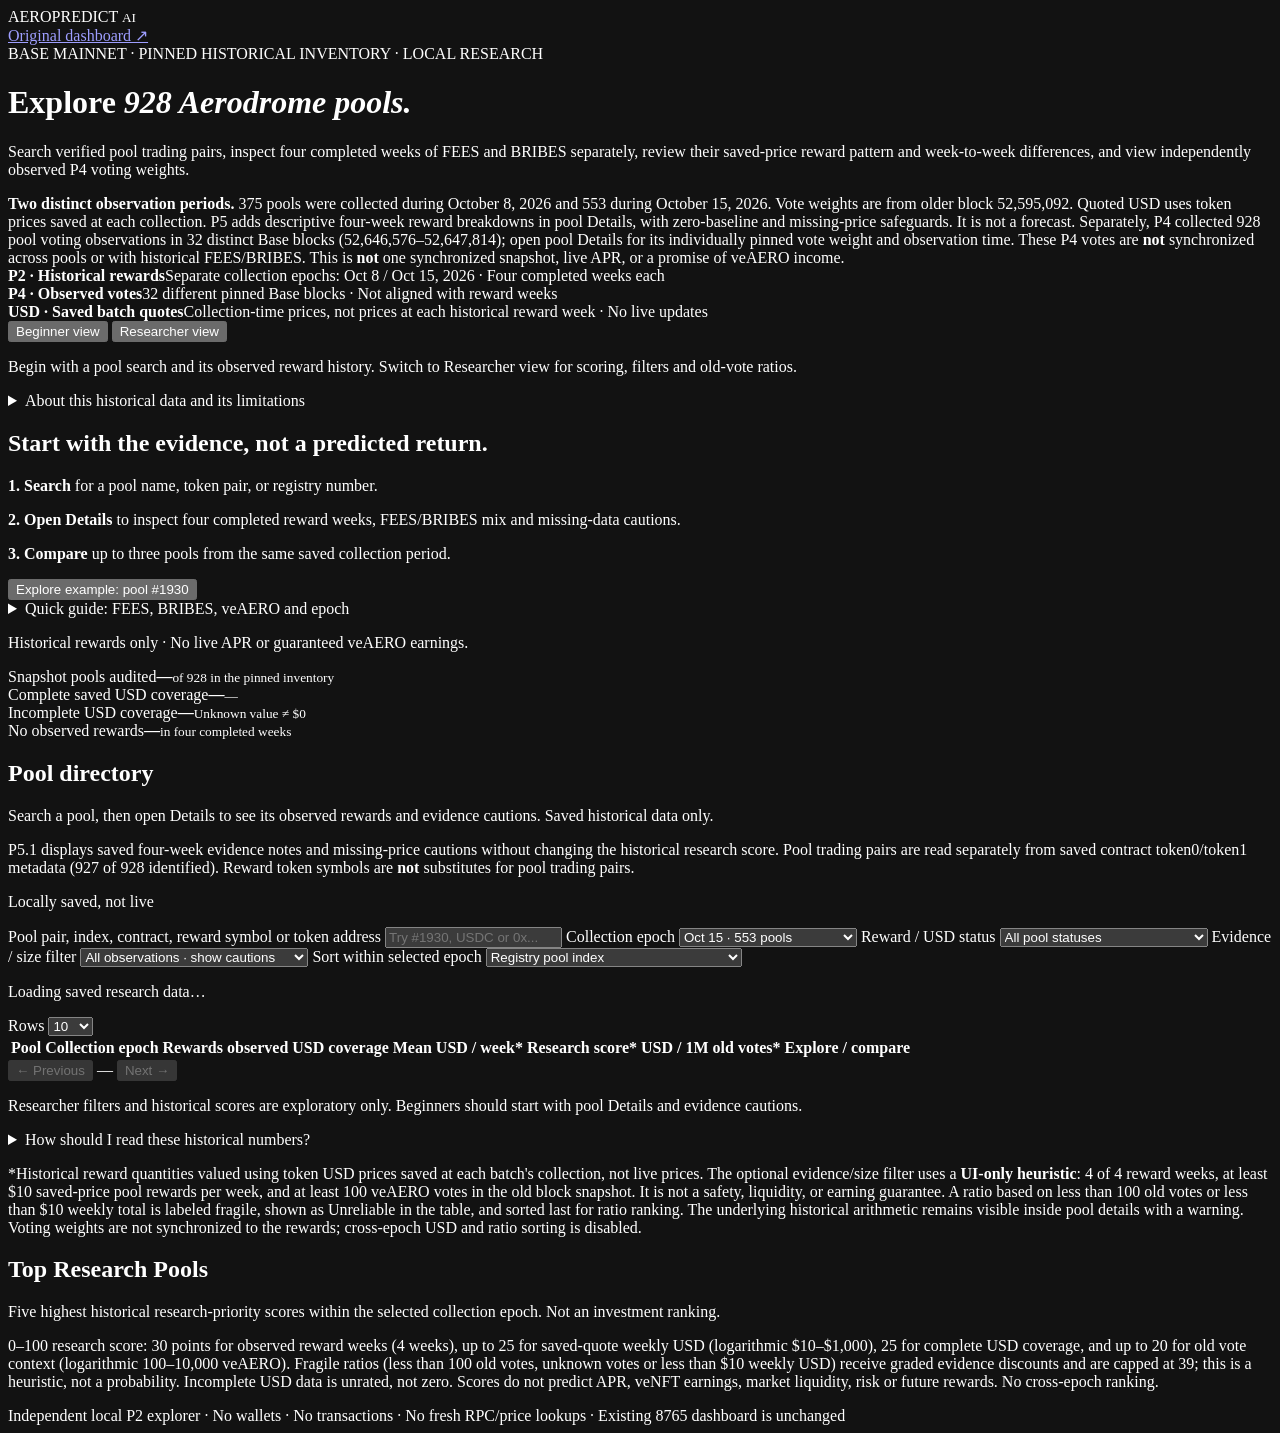
==== research/index.html @ a3ae2ede "P6.2: add concise beginner provenance, glossary and compact mobile-first pool directory" ====
<!doctype html>
<html lang="en">
<head>
  <meta charset="utf-8">
  <meta name="viewport" content="width=device-width,initial-scale=1">
  <meta name="color-scheme" content="dark">
  <title>AeroPredict AI | 928-Pool Research Explorer</title>
  <link rel="stylesheet" href="/research.css">
  <script defer src="/research.js"></script>
</head>
<body>
<main class="wrap" data-view="beginner">
  <header class="brand">
    <div class="mark">AERO<span>PREDICT</span> <small>AI</small></div>
    <nav><a href="http://localhost:8765/" rel="noopener">Original dashboard ↗</a></nav>
  </header>
  <div class="eyebrow">BASE MAINNET · PINNED HISTORICAL INVENTORY · LOCAL RESEARCH</div>
  <h1>Explore <em>928 Aerodrome pools.</em></h1>
  <p class="lead">Search verified pool trading pairs, inspect four completed weeks of FEES and BRIBES separately, review their saved-price reward pattern and week-to-week differences, and view independently observed P4 voting weights.</p>
  <div class="notice" role="note">
    <strong>Two distinct observation periods.</strong>
    375 pools were collected during October 8, 2026 and 553 during October 15, 2026.
    Vote weights are from older block 52,595,092. Quoted USD uses token prices saved at each collection.
    P5 adds descriptive four-week reward breakdowns in pool Details, with zero-baseline and missing-price safeguards. It is not a forecast.
    Separately, P4 collected 928 pool voting observations in 32 distinct Base blocks
    (52,646,576–52,647,814); open pool Details for its individually pinned vote
    weight and observation time. These P4 votes are <strong>not</strong> synchronized
    across pools or with historical FEES/BRIBES.
    This is <strong>not</strong> one synchronized snapshot, live APR, or a promise of veAERO income.
  </div>
  <section class="provenance-strip" aria-label="Data observation periods">
    <div><strong>P2 · Historical rewards</strong><span>Separate collection epochs: Oct 8 / Oct 15, 2026 · Four completed weeks each</span></div>
    <div><strong>P4 · Observed votes</strong><span>32 different pinned Base blocks · Not aligned with reward weeks</span></div>
    <div><strong>USD · Saved batch quotes</strong><span>Collection-time prices, not prices at each historical reward week · No live updates</span></div>
  </section>
  <section class="view-control" aria-label="Explorer mode">
    <div class="mode-switch" role="group" aria-label="Explorer mode">
      <button type="button" id="view-beginner" class="mode-button active" aria-pressed="true">Beginner view</button>
      <button type="button" id="view-researcher" class="mode-button" aria-pressed="false">Researcher view</button>
    </div>
    <p id="view-intro" class="mini" aria-live="polite">Begin with a pool search and its observed reward history. Switch to Researcher view for scoring, filters and old-vote ratios.</p>
  </section>
  <details class="beginner-data-notes">
    <summary>About this historical data and its limitations</summary>
    <p>The 928 Aerodrome pools were collected in two separate groups: 375 on Oct 8 and
    553 on Oct 15, 2026. FEES and BRIBES cover four completed weeks per pool.
    Each batch uses its saved collection-time USD prices, not historical week prices.</p>
    <p>P4 voting power was observed in 32 different Base blocks, not synchronized with
    these reward weeks. Missing USD prices are unknown, not zero. Nothing shown is
    live APR, claimable income or a prediction.</p>
  </details>
  <section class="beginner-guide" aria-label="Getting started">
    <h2>Start with the evidence, not a predicted return.</h2>
    <div class="guide-steps">
      <p><strong>1. Search</strong> for a pool name, token pair, or registry number.</p>
      <p><strong>2. Open Details</strong> to inspect four completed reward weeks, FEES/BRIBES mix and missing-data cautions.</p>
      <p><strong>3. Compare</strong> up to three pools from the same saved collection period.</p>
    </div>
    <button type="button" id="try-example">Explore example: pool #1930</button>
    <details class="beginner-glossary">
      <summary>Quick guide: FEES, BRIBES, veAERO and epoch</summary>
      <p><strong>FEES:</strong> swap fees allocated to the pool in completed weeks.</p>
      <p><strong>BRIBES:</strong> voting incentives offered for a pool, which can change or disappear.</p>
      <p><strong>veAERO:</strong> locked-AERO voting power; old observations do not show personal earnings.</p>
      <p><strong>Epoch:</strong> a weekly Aerodrome reward and voting period.</p>
    </details>
    <p class="mini">Historical rewards only · No live APR or guaranteed veAERO earnings.</p>
  </section>
  <p id="error" class="error" role="alert" hidden></p>
  <section id="research-stats" class="stats" aria-label="Research coverage">
    <article class="stat"><span>Snapshot pools audited</span><b id="stat-pools">—</b><small>of 928 in the pinned inventory</small></article>
    <article class="stat"><span>Complete saved USD coverage</span><b id="stat-priced">—</b><small id="stat-coverage">—</small></article>
    <article class="stat"><span>Incomplete USD coverage</span><b id="stat-missing">—</b><small>Unknown value ≠ $0</small></article>
    <article class="stat"><span>No observed rewards</span><b id="stat-zero">—</b><small>in four completed weeks</small></article>
  </section>
  <section class="panel" id="pool-directory">
    <div class="section-head">
      <div><h2>Pool directory</h2><p class="beginner-directory-intro">Search a pool, then open Details to see its observed rewards and evidence cautions. Saved historical data only.</p><p class="directory-tech-note">P5.1 displays saved four-week evidence notes and missing-price cautions without changing the historical research score. Pool trading pairs are read separately from saved contract token0/token1 metadata (927 of 928 identified). Reward token symbols are <strong>not</strong> substitutes for pool trading pairs.</p></div>
      <p class="mini" id="data-generated">Locally saved, not live</p>
    </div>
    <div class="filters">
      <label class="search-label">Pool pair, index, contract, reward symbol or token address
        <input id="search" type="search" spellcheck="false" placeholder="Try #1930, USDC or 0x..." autocomplete="off">
      </label>
      <label>Collection epoch
        <select id="epoch">
          <option value="2026-10-15T00:00:00+00:00">Oct 15 · 553 pools</option>
          <option value="2026-10-08T00:00:00+00:00">Oct 8 · 375 pools</option>
          <option value="both">Both · inventory order only</option>
        </select>
      </label>
      <label class="research-only">Reward / USD status
        <select id="status">
          <option value="all">All pool statuses</option>
          <option value="positive">Observed rewards (1–4 weeks)</option>
          <option value="zero">No observed rewards (0/4)</option>
          <option value="complete">Complete saved USD quote</option>
          <option value="incomplete">Incomplete USD coverage</option>
        </select>
      </label>
      <label class="research-only">Evidence / size filter
        <select id="evidence">
          <option value="all">All observations · show cautions</option>
          <option value="regular">Rewards observed 4 of 4 weeks</option>
          <option value="context">4/4 + ≥$10/week + ≥100 old votes*</option>
        </select>
      </label>
      <label class="research-only">Sort within selected epoch
        <select id="sort">
          <option value="index">Registry pool index</option>
          <option value="score">Historical research priority · highest first</option>
          <option value="frequency">Most active reward weeks</option>
          <option value="weekly">Pool USD / week (complete only)</option>
          <option value="ratio">Old vote ratio · fragile values last</option>
        </select>
      </label>
    </div>
    <div class="toolbar">
      <p id="count" aria-live="polite">Loading saved research data…</p>
      <div class="pagesize"><label for="page-size">Rows</label>
        <select id="page-size"><option value="10" selected>10</option><option value="25">25</option><option value="50">50</option><option value="100">100</option></select>
      </div>
    </div>
    <div class="table-wrap">
      <table id="pool-table">
        <thead><tr>
          <th scope="col">Pool</th><th scope="col">Collection epoch</th>
          <th scope="col">Rewards observed</th><th scope="col">USD coverage</th>
          <th scope="col" class="right">Mean USD / week*</th>
          <th scope="col" class="right">Research score*</th>
          <th scope="col" class="right">USD / 1M old votes*</th>
          <th scope="col">Explore / compare</th>
        </tr></thead>
        <tbody id="rows"></tbody>
      </table>
    </div>
    <div class="pager">
      <button id="prev" type="button" disabled>← Previous</button>
      <span id="page-count" aria-live="polite">—</span>
      <button id="next" type="button" disabled>Next →</button>
    </div>
    <p class="mini research-only">Researcher filters and historical scores are exploratory only. Beginners should start with pool Details and evidence cautions.</p>
    <details class="beginner-explanation">
      <summary>How should I read these historical numbers?</summary>
      <p>Weekly USD figures use saved collection-time prices, not prices at the
      historical reward weeks. Missing prices remain Unknown, not $0.
      Old voting observations are not synchronized with these reward weeks.
      The four-week figures do not predict future rewards or claimable veAERO income.</p>
    </details>
    <p class="footnote research-only">*Historical reward quantities valued using token USD prices saved at each batch's collection, not live prices. The optional evidence/size filter uses a <strong>UI-only heuristic</strong>: 4 of 4 reward weeks, at least $10 saved-price pool rewards per week, and at least 100 veAERO votes in the old block snapshot. It is not a safety, liquidity, or earning guarantee. A ratio based on less than 100 old votes or less than $10 weekly total is labeled fragile, shown as Unreliable in the table, and sorted last for ratio ranking. The underlying historical arithmetic remains visible inside pool details with a warning. Voting weights are not synchronized to the rewards; cross-epoch USD and ratio sorting is disabled.</p>
  </section>
  <section class="panel research-only" id="leaders-panel">
    <div class="section-head">
      <div><h2>Top Research Pools</h2>
      <p>Five highest historical research-priority scores within the selected collection epoch. Not an investment ranking.</p></div>
    </div>
    <div id="leaders-items" class="leaders-items"></div>
    <p class="footnote">0–100 research score: 30 points for observed reward weeks (4 weeks), up to 25 for saved-quote weekly USD (logarithmic $10–$1,000), 25 for complete USD coverage, and up to 20 for old vote context (logarithmic 100–10,000 veAERO). Fragile ratios (less than 100 old votes, unknown votes or less than $10 weekly USD) receive graded evidence discounts and are capped at 39; this is a heuristic, not a probability. Incomplete USD data is unrated, not zero. Scores do not predict APR, veNFT earnings, market liquidity, risk or future rewards. No cross-epoch ranking.</p>
  </section>
  <section class="panel" id="compare-panel" hidden>
    <div class="section-head"><div><h2>Side-by-side observation comparison</h2><p id="compare-note">Compare up to three pools from the SAME saved collection epoch, including the four-week FEES / BRIBES mix and P5.1 observation cautions. Saved USD quote times can differ by collection batch. No APR or earning prediction.</p></div><button id="clear-compare" type="button">Clear comparison</button></div>
    <p class="warnline" id="compare-error" aria-live="polite" hidden></p>
    <div id="compare-items" class="compare-items"></div>
    <p class="footnote">Comparison covers observed pool-level rewards priced using separately saved batch quotes, even for pools within the same collection epoch. These quotes may have different timestamps; P5.1 adds explainable retrospective flags for BRIBES reliance, FEES observation frequency, one-week concentration, large percentage changes and missing or differently timed price quotes. These are descriptive, not synchronized earnings, future reward predictions or statistical confidence ratings. It does not verify live reward eligibility, token liquidity, slippage, synchronized voting power or veNFT income.</p>
  </section>
  <section class="panel detail" id="detail" aria-live="polite" hidden>
    <div class="section-head"><h2 id="detail-title">Pool detail</h2><button id="close-detail" type="button">Close</button></div>
    <p class="mini" id="detail-intro"></p>
    <div id="detail-content"></div>
  </section>
  <footer>Independent local P2 explorer · No wallets · No transactions · No fresh RPC/price lookups · Existing 8765 dashboard is unchanged</footer>
</main>
</body>
</html>
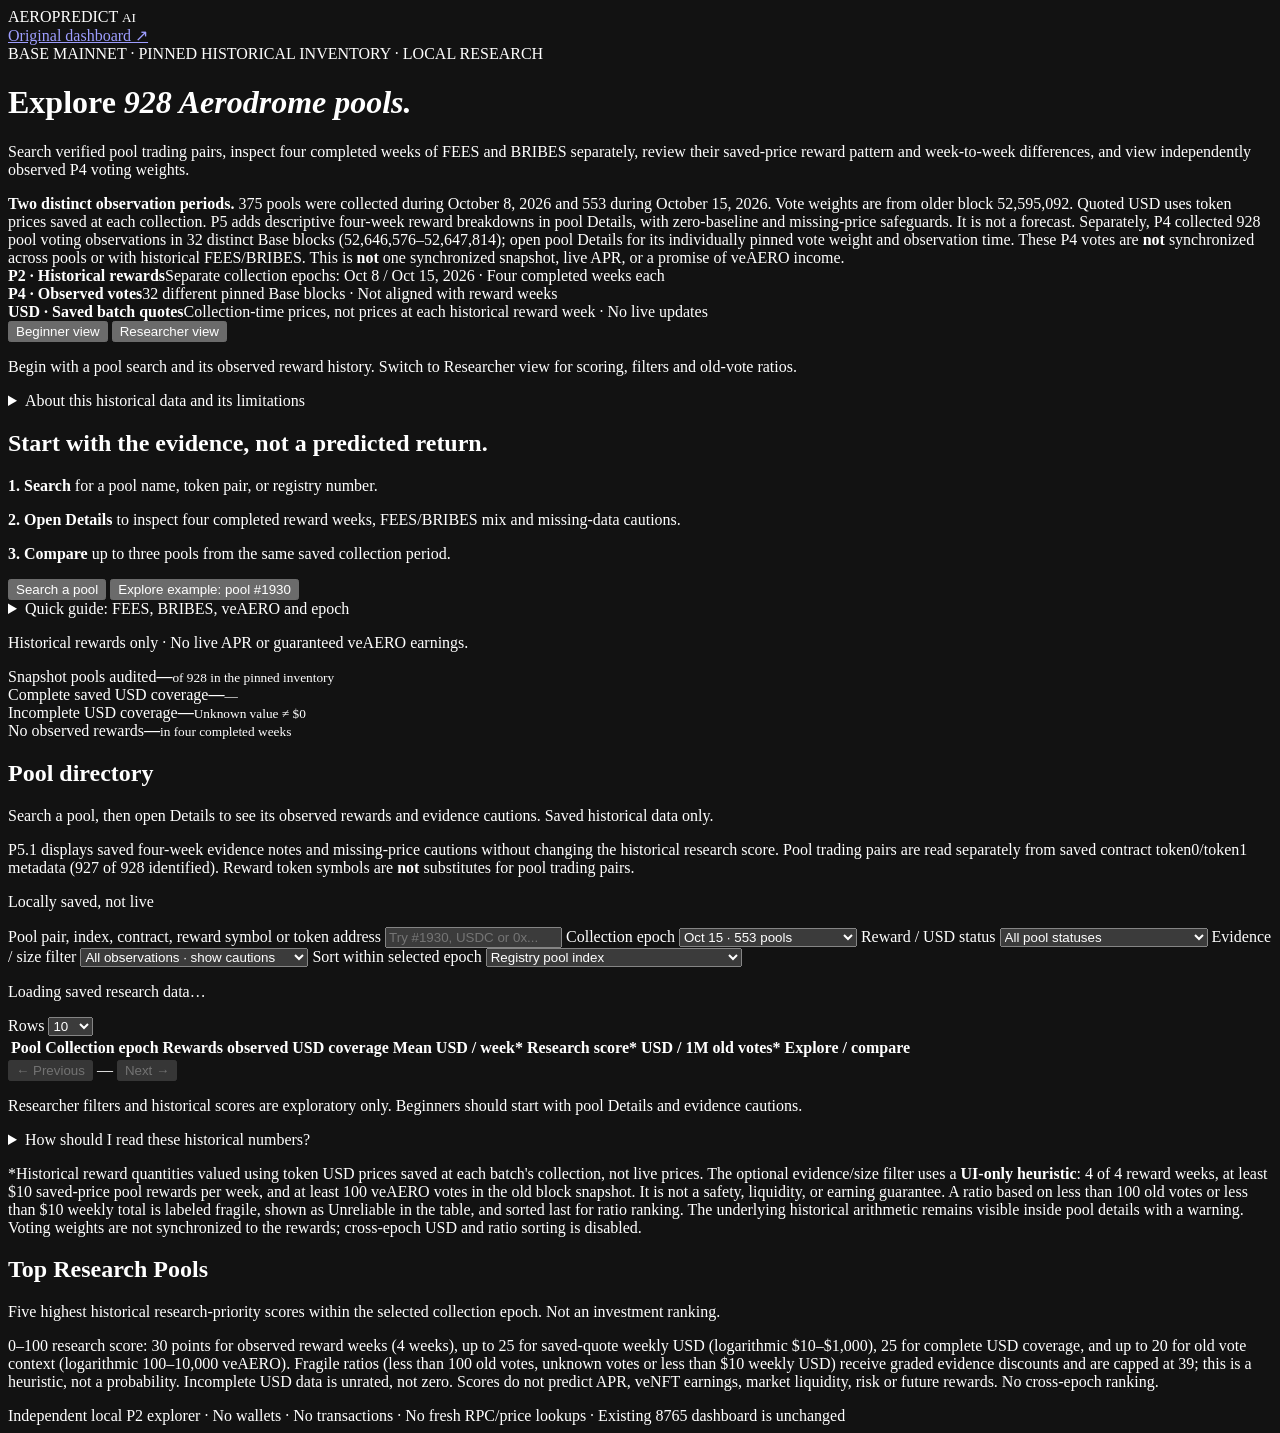
==== commit 6ecc035f: "P6.2: add beginner quick-jump to pool search for narrow mobile screens" ====
--- a/research/index.html
+++ b/research/index.html
@@ -56,7 +56,10 @@
       <p><strong>2. Open Details</strong> to inspect four completed reward weeks, FEES/BRIBES mix and missing-data cautions.</p>
       <p><strong>3. Compare</strong> up to three pools from the same saved collection period.</p>
     </div>
-    <button type="button" id="try-example">Explore example: pool #1930</button>
+    <div class="beginner-actions">
+      <button type="button" id="jump-to-search">Search a pool</button>
+      <button type="button" id="try-example">Explore example: pool #1930</button>
+    </div>
     <details class="beginner-glossary">
       <summary>Quick guide: FEES, BRIBES, veAERO and epoch</summary>
       <p><strong>FEES:</strong> swap fees allocated to the pool in completed weeks.</p>
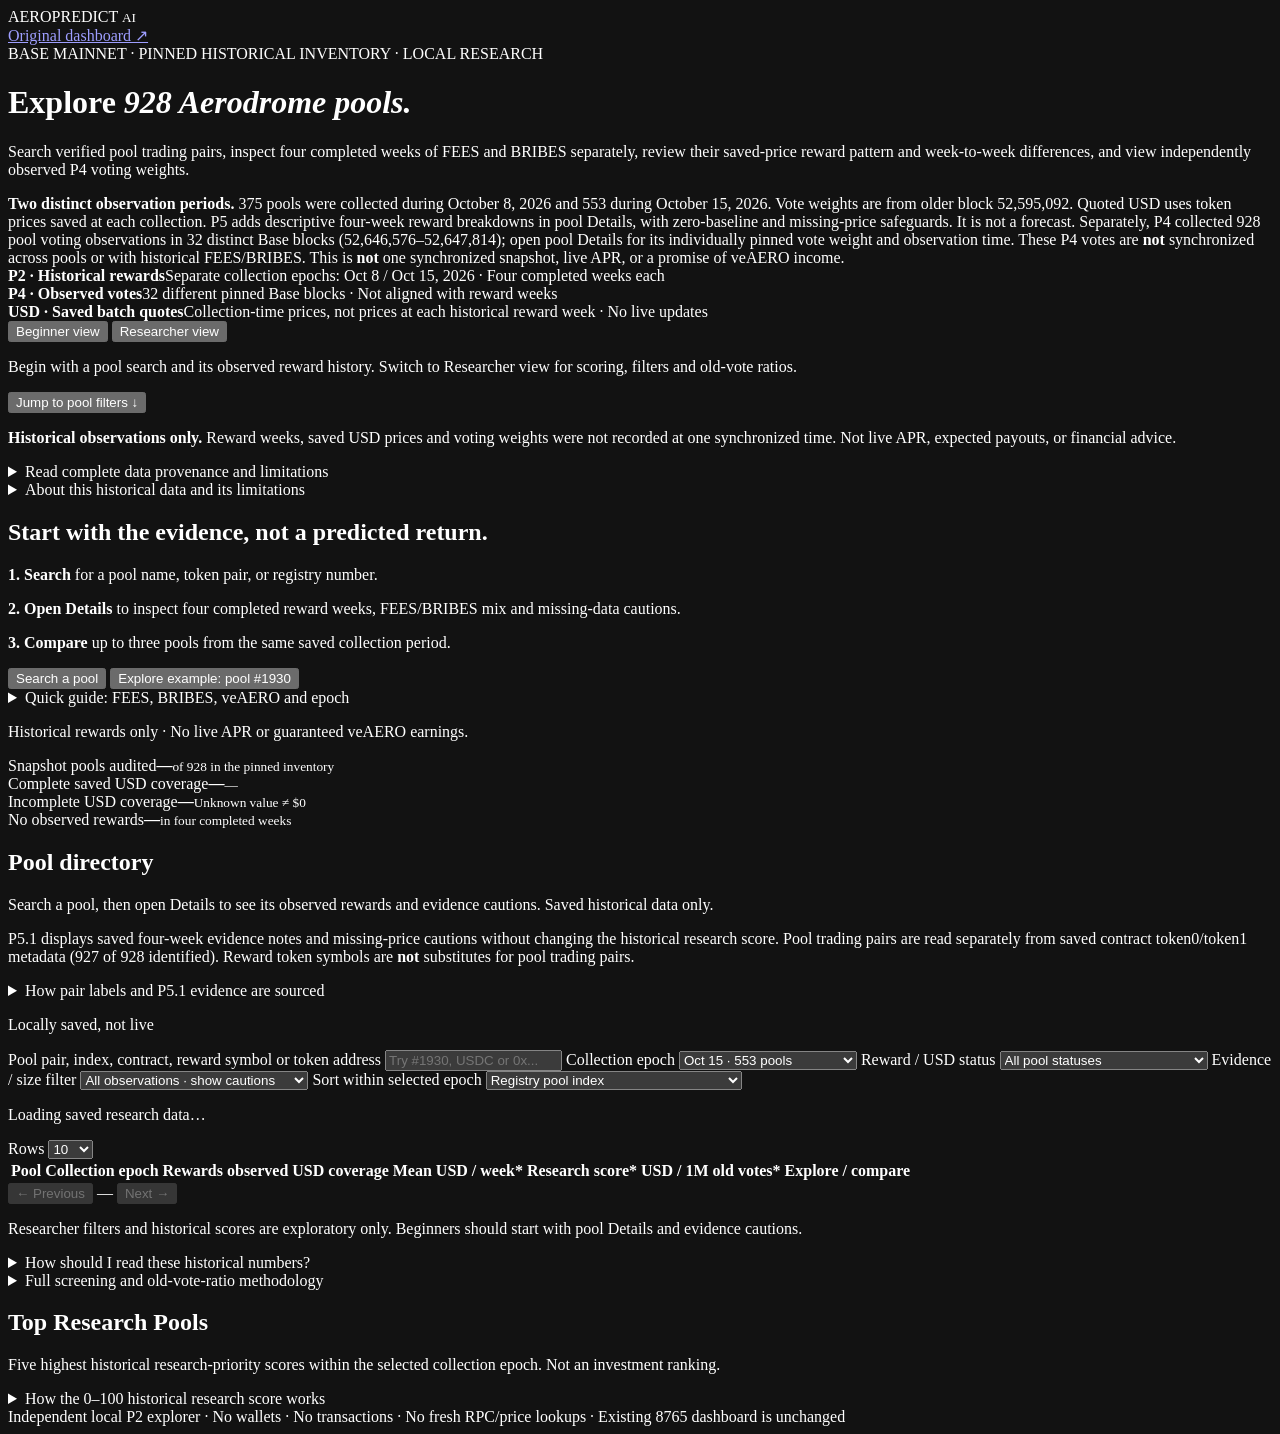
==== commit e239f88e: "P6.3: compact mobile researcher provenance, jump to filters, collapsible methodology" ====
--- a/research/index.html
+++ b/research/index.html
@@ -39,6 +39,23 @@
       <button type="button" id="view-researcher" class="mode-button" aria-pressed="false">Researcher view</button>
     </div>
     <p id="view-intro" class="mini" aria-live="polite">Begin with a pool search and its observed reward history. Switch to Researcher view for scoring, filters and old-vote ratios.</p>
+    <button type="button" id="researcher-jump" class="researcher-only">Jump to pool filters ↓</button>
+  </section>
+  <section class="researcher-mobile-summary researcher-only" aria-label="Research data limitations">
+    <p class="researcher-alert"><strong>Historical observations only.</strong> Reward weeks,
+    saved USD prices and voting weights were not recorded at one synchronized time.
+    Not live APR, expected payouts, or financial advice.</p>
+    <details class="researcher-mobile-provenance">
+      <summary>Read complete data provenance and limitations</summary>
+      <p>375 pools were collected on October 8, 2026 and 553 on October 15, 2026.
+      FEES and BRIBES describe four completed weeks per pool, priced at the saved
+      collection-time quotes rather than historical week prices. Missing USD stays
+      unknown, never zero.</p>
+      <p>An older inventory block is 52,595,092. P4 separately observed 928 pool
+      voting weights over 32 pinned Base blocks (52,646,576–52,647,814).
+      Those weights are not synchronized across pools or with reward weeks,
+      and do not determine personal veAERO income or claimable rewards.</p>
+    </details>
   </section>
   <details class="beginner-data-notes">
     <summary>About this historical data and its limitations</summary>
@@ -78,7 +95,7 @@
   </section>
   <section class="panel" id="pool-directory">
     <div class="section-head">
-      <div><h2>Pool directory</h2><p class="beginner-directory-intro">Search a pool, then open Details to see its observed rewards and evidence cautions. Saved historical data only.</p><p class="directory-tech-note">P5.1 displays saved four-week evidence notes and missing-price cautions without changing the historical research score. Pool trading pairs are read separately from saved contract token0/token1 metadata (927 of 928 identified). Reward token symbols are <strong>not</strong> substitutes for pool trading pairs.</p></div>
+      <div><h2>Pool directory</h2><p class="beginner-directory-intro">Search a pool, then open Details to see its observed rewards and evidence cautions. Saved historical data only.</p><p class="directory-tech-note">P5.1 displays saved four-week evidence notes and missing-price cautions without changing the historical research score. Pool trading pairs are read separately from saved contract token0/token1 metadata (927 of 928 identified). Reward token symbols are <strong>not</strong> substitutes for pool trading pairs.</p><details class="researcher-mobile-directory researcher-only"><summary>How pair labels and P5.1 evidence are sourced</summary><p>P5.1 uses saved four-week evidence notes and incomplete-price cautions without modifying historical research scores. Pool pairs come from saved token0/token1 metadata (927 of 928 identified), not reward-token symbols.</p></details></div>
       <p class="mini" id="data-generated">Locally saved, not live</p>
     </div>
     <div class="filters">
@@ -150,7 +167,10 @@
       Old voting observations are not synchronized with these reward weeks.
       The four-week figures do not predict future rewards or claimable veAERO income.</p>
     </details>
-    <p class="footnote research-only">*Historical reward quantities valued using token USD prices saved at each batch's collection, not live prices. The optional evidence/size filter uses a <strong>UI-only heuristic</strong>: 4 of 4 reward weeks, at least $10 saved-price pool rewards per week, and at least 100 veAERO votes in the old block snapshot. It is not a safety, liquidity, or earning guarantee. A ratio based on less than 100 old votes or less than $10 weekly total is labeled fragile, shown as Unreliable in the table, and sorted last for ratio ranking. The underlying historical arithmetic remains visible inside pool details with a warning. Voting weights are not synchronized to the rewards; cross-epoch USD and ratio sorting is disabled.</p>
+    <details class="researcher-methodology research-only">
+      <summary>Full screening and old-vote-ratio methodology</summary>
+      <p class="footnote">*Historical reward quantities valued using token USD prices saved at each batch's collection, not live prices. The optional evidence/size filter uses a <strong>UI-only heuristic</strong>: 4 of 4 reward weeks, at least $10 saved-price pool rewards per week, and at least 100 veAERO votes in the old block snapshot. It is not a safety, liquidity, or earning guarantee. A ratio based on less than 100 old votes or less than $10 weekly total is labeled fragile, shown as Unreliable in the table, and sorted last for ratio ranking. The underlying historical arithmetic remains visible inside pool details with a warning. Voting weights are not synchronized to the rewards; cross-epoch USD and ratio sorting is disabled.</p>
+    </details>
   </section>
   <section class="panel research-only" id="leaders-panel">
     <div class="section-head">
@@ -158,7 +178,10 @@
       <p>Five highest historical research-priority scores within the selected collection epoch. Not an investment ranking.</p></div>
     </div>
     <div id="leaders-items" class="leaders-items"></div>
-    <p class="footnote">0–100 research score: 30 points for observed reward weeks (4 weeks), up to 25 for saved-quote weekly USD (logarithmic $10–$1,000), 25 for complete USD coverage, and up to 20 for old vote context (logarithmic 100–10,000 veAERO). Fragile ratios (less than 100 old votes, unknown votes or less than $10 weekly USD) receive graded evidence discounts and are capped at 39; this is a heuristic, not a probability. Incomplete USD data is unrated, not zero. Scores do not predict APR, veNFT earnings, market liquidity, risk or future rewards. No cross-epoch ranking.</p>
+    <details class="researcher-methodology">
+      <summary>How the 0–100 historical research score works</summary>
+      <p class="footnote">0–100 research score: 30 points for observed reward weeks (4 weeks), up to 25 for saved-quote weekly USD (logarithmic $10–$1,000), 25 for complete USD coverage, and up to 20 for old vote context (logarithmic 100–10,000 veAERO). Fragile ratios (less than 100 old votes, unknown votes or less than $10 weekly USD) receive graded evidence discounts and are capped at 39; this is a heuristic, not a probability. Incomplete USD data is unrated, not zero. Scores do not predict APR, veNFT earnings, market liquidity, risk or future rewards. No cross-epoch ranking.</p>
+    </details>
   </section>
   <section class="panel" id="compare-panel" hidden>
     <div class="section-head"><div><h2>Side-by-side observation comparison</h2><p id="compare-note">Compare up to three pools from the SAME saved collection epoch, including the four-week FEES / BRIBES mix and P5.1 observation cautions. Saved USD quote times can differ by collection batch. No APR or earning prediction.</p></div><button id="clear-compare" type="button">Clear comparison</button></div>
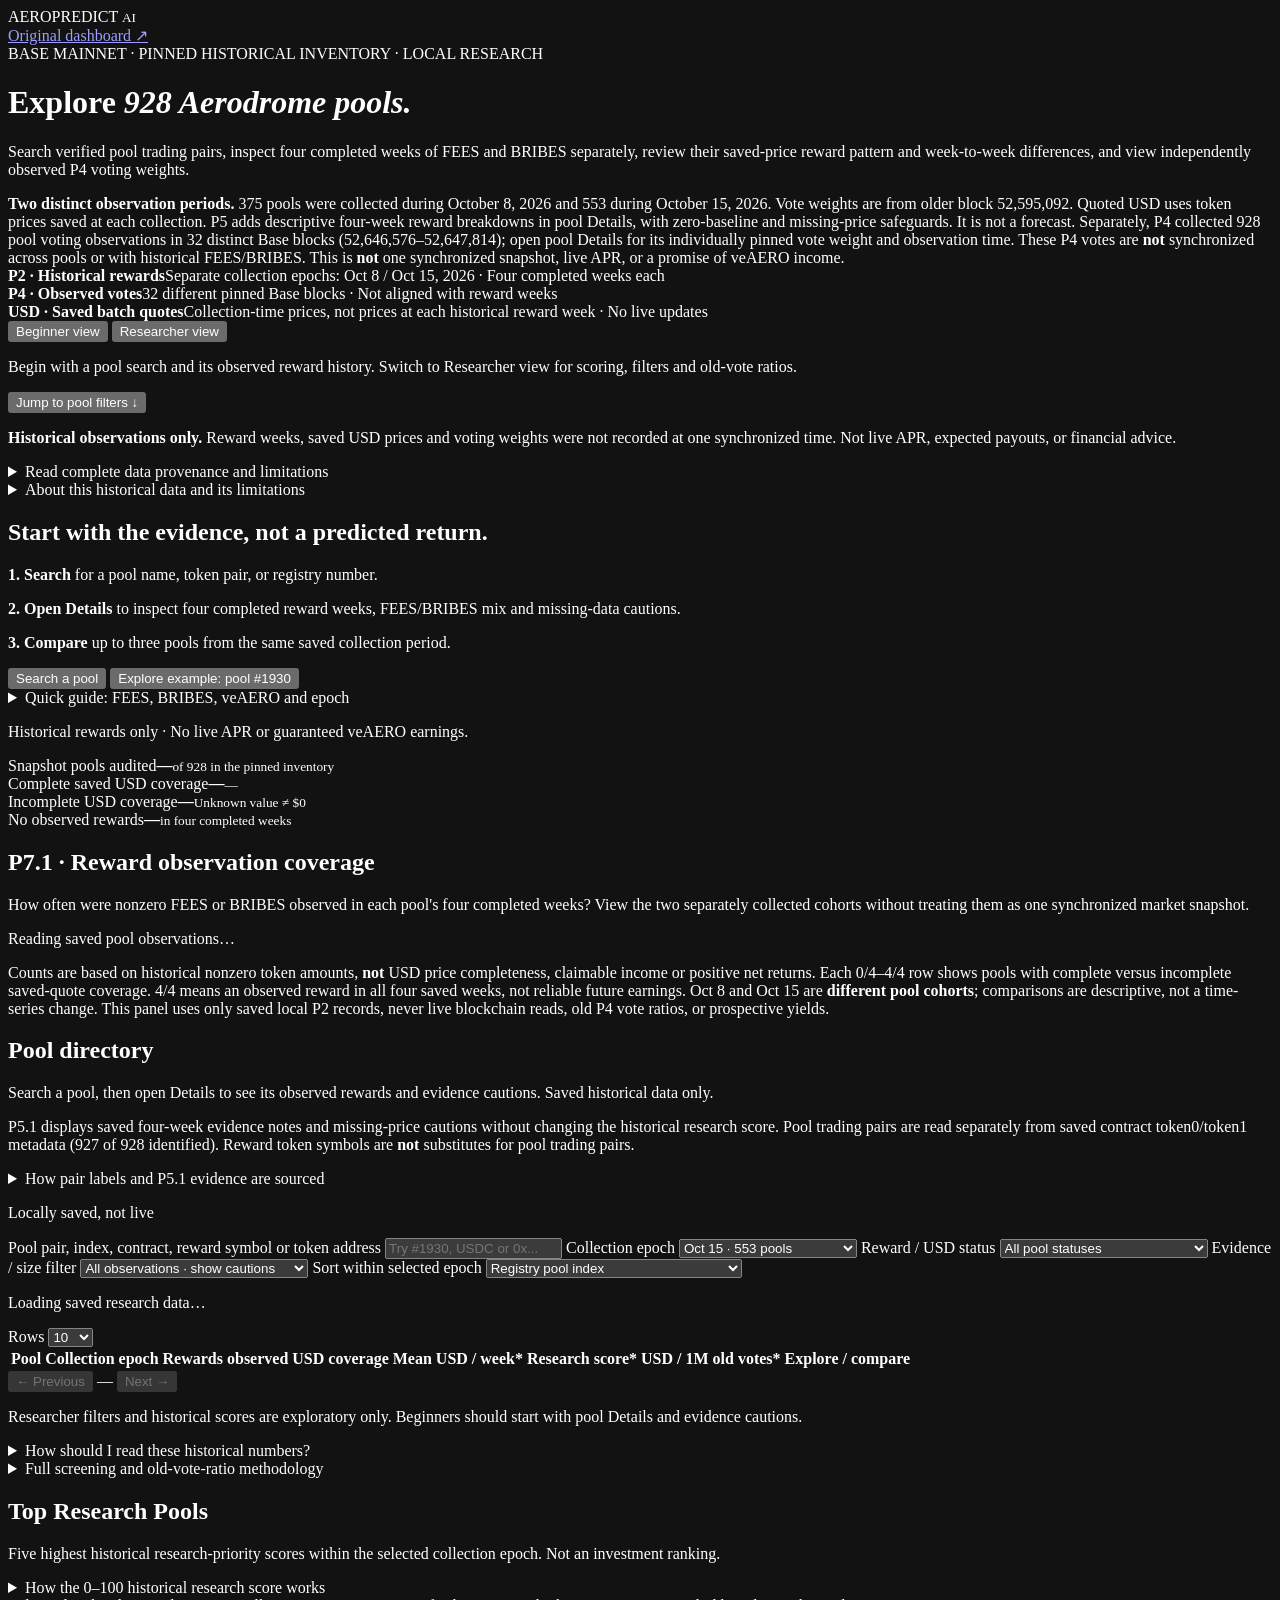
==== commit 04c9fbd9: "P7.1: add cohort-separated historical reward coverage and missing-USD panel" ====
--- a/research/index.html
+++ b/research/index.html
@@ -93,6 +93,27 @@
     <article class="stat"><span>Incomplete USD coverage</span><b id="stat-missing">—</b><small>Unknown value ≠ $0</small></article>
     <article class="stat"><span>No observed rewards</span><b id="stat-zero">—</b><small>in four completed weeks</small></article>
   </section>
+  <section class="panel research-only" id="p7-coverage" aria-labelledby="p7-title">
+    <div class="section-head">
+      <div>
+        <h2 id="p7-title">P7.1 · Reward observation coverage</h2>
+        <p>How often were nonzero FEES or BRIBES observed in each pool's four
+        completed weeks? View the two separately collected cohorts without
+        treating them as one synchronized market snapshot.</p>
+      </div>
+    </div>
+    <div id="p7-distribution" class="p7-distribution" aria-live="polite">
+      <p class="mini">Reading saved pool observations…</p>
+    </div>
+    <p class="footnote">Counts are based on historical nonzero token amounts,
+    <strong>not</strong> USD price completeness, claimable income or positive net returns.
+    Each 0/4–4/4 row shows pools with complete versus incomplete saved-quote
+    coverage. 4/4 means an observed reward in all four saved weeks, not
+    reliable future earnings. Oct 8 and Oct 15 are <strong>different pool
+    cohorts</strong>; comparisons are descriptive, not a time-series change.
+    This panel uses only saved local P2 records, never live blockchain reads,
+    old P4 vote ratios, or prospective yields.</p>
+  </section>
   <section class="panel" id="pool-directory">
     <div class="section-head">
       <div><h2>Pool directory</h2><p class="beginner-directory-intro">Search a pool, then open Details to see its observed rewards and evidence cautions. Saved historical data only.</p><p class="directory-tech-note">P5.1 displays saved four-week evidence notes and missing-price cautions without changing the historical research score. Pool trading pairs are read separately from saved contract token0/token1 metadata (927 of 928 identified). Reward token symbols are <strong>not</strong> substitutes for pool trading pairs.</p><details class="researcher-mobile-directory researcher-only"><summary>How pair labels and P5.1 evidence are sourced</summary><p>P5.1 uses saved four-week evidence notes and incomplete-price cautions without modifying historical research scores. Pool pairs come from saved token0/token1 metadata (927 of 928 identified), not reward-token symbols.</p></details></div>
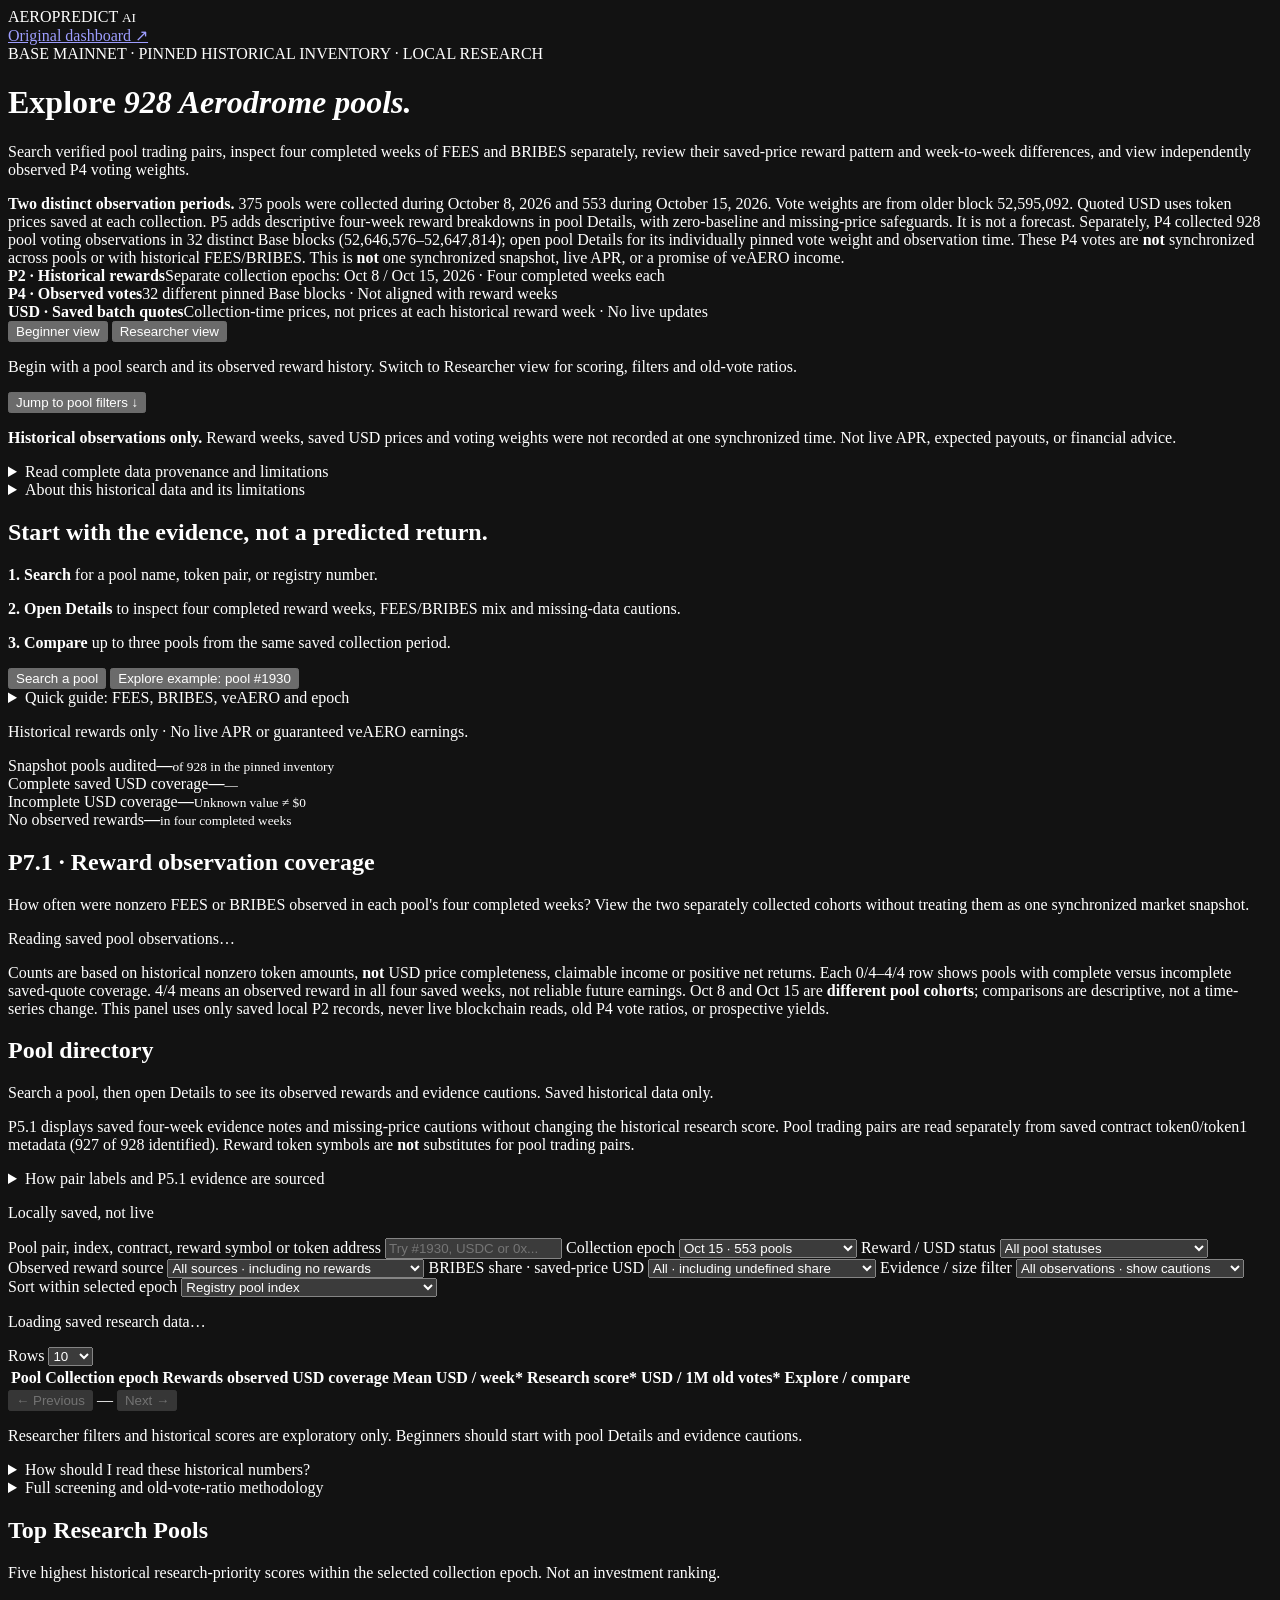
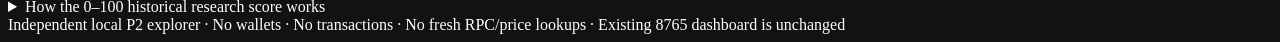
==== commit 0f4a7d08: "P7.2: add observed FEES/BRIBES source and saved-price share filters with clear undefined caveats" ====
--- a/research/index.html
+++ b/research/index.html
@@ -139,6 +139,24 @@
           <option value="incomplete">Incomplete USD coverage</option>
         </select>
       </label>
+      <label class="research-only">Observed reward source
+        <select id="source">
+          <option value="all">All sources · including no rewards</option>
+          <option value="fees">FEES only · observed token amounts</option>
+          <option value="bribes">BRIBES only · observed token amounts</option>
+          <option value="both">FEES + BRIBES · both observed</option>
+          <option value="none">Neither observed · 0/4</option>
+        </select>
+      </label>
+      <label class="research-only">BRIBES share · saved-price USD
+        <select id="bribes-share">
+          <option value="all">All · including undefined share</option>
+          <option value="atleast25">BRIBES ≥ 25% of priced total</option>
+          <option value="atleast50">BRIBES ≥ 50% of priced total</option>
+          <option value="atleast75">BRIBES ≥ 75% of priced total</option>
+          <option value="unknown">Undefined / incomplete priced total</option>
+        </select>
+      </label>
       <label class="research-only">Evidence / size filter
         <select id="evidence">
           <option value="all">All observations · show cautions</option>
@@ -190,6 +208,13 @@
     </details>
     <details class="researcher-methodology research-only">
       <summary>Full screening and old-vote-ratio methodology</summary>
+      <p class="footnote"><strong>P7.2 FEES / BRIBES:</strong> Reward-source filters use
+      observed nonzero token allocations (not token count or fee profitability).
+      BRIBES share is computed only from complete saved USD quotes for pools with
+      a positive four-week priced total; incomplete prices and zero totals are
+      <strong>Undefined</strong>, never silently 0%. Shares use saved batch-time
+      quotes, not historical week prices. Matching source observations and USD
+      share are different tests; BRIBES-heavy observations are not projected earnings.</p>
       <p class="footnote">*Historical reward quantities valued using token USD prices saved at each batch's collection, not live prices. The optional evidence/size filter uses a <strong>UI-only heuristic</strong>: 4 of 4 reward weeks, at least $10 saved-price pool rewards per week, and at least 100 veAERO votes in the old block snapshot. It is not a safety, liquidity, or earning guarantee. A ratio based on less than 100 old votes or less than $10 weekly total is labeled fragile, shown as Unreliable in the table, and sorted last for ratio ranking. The underlying historical arithmetic remains visible inside pool details with a warning. Voting weights are not synchronized to the rewards; cross-epoch USD and ratio sorting is disabled.</p>
     </details>
   </section>
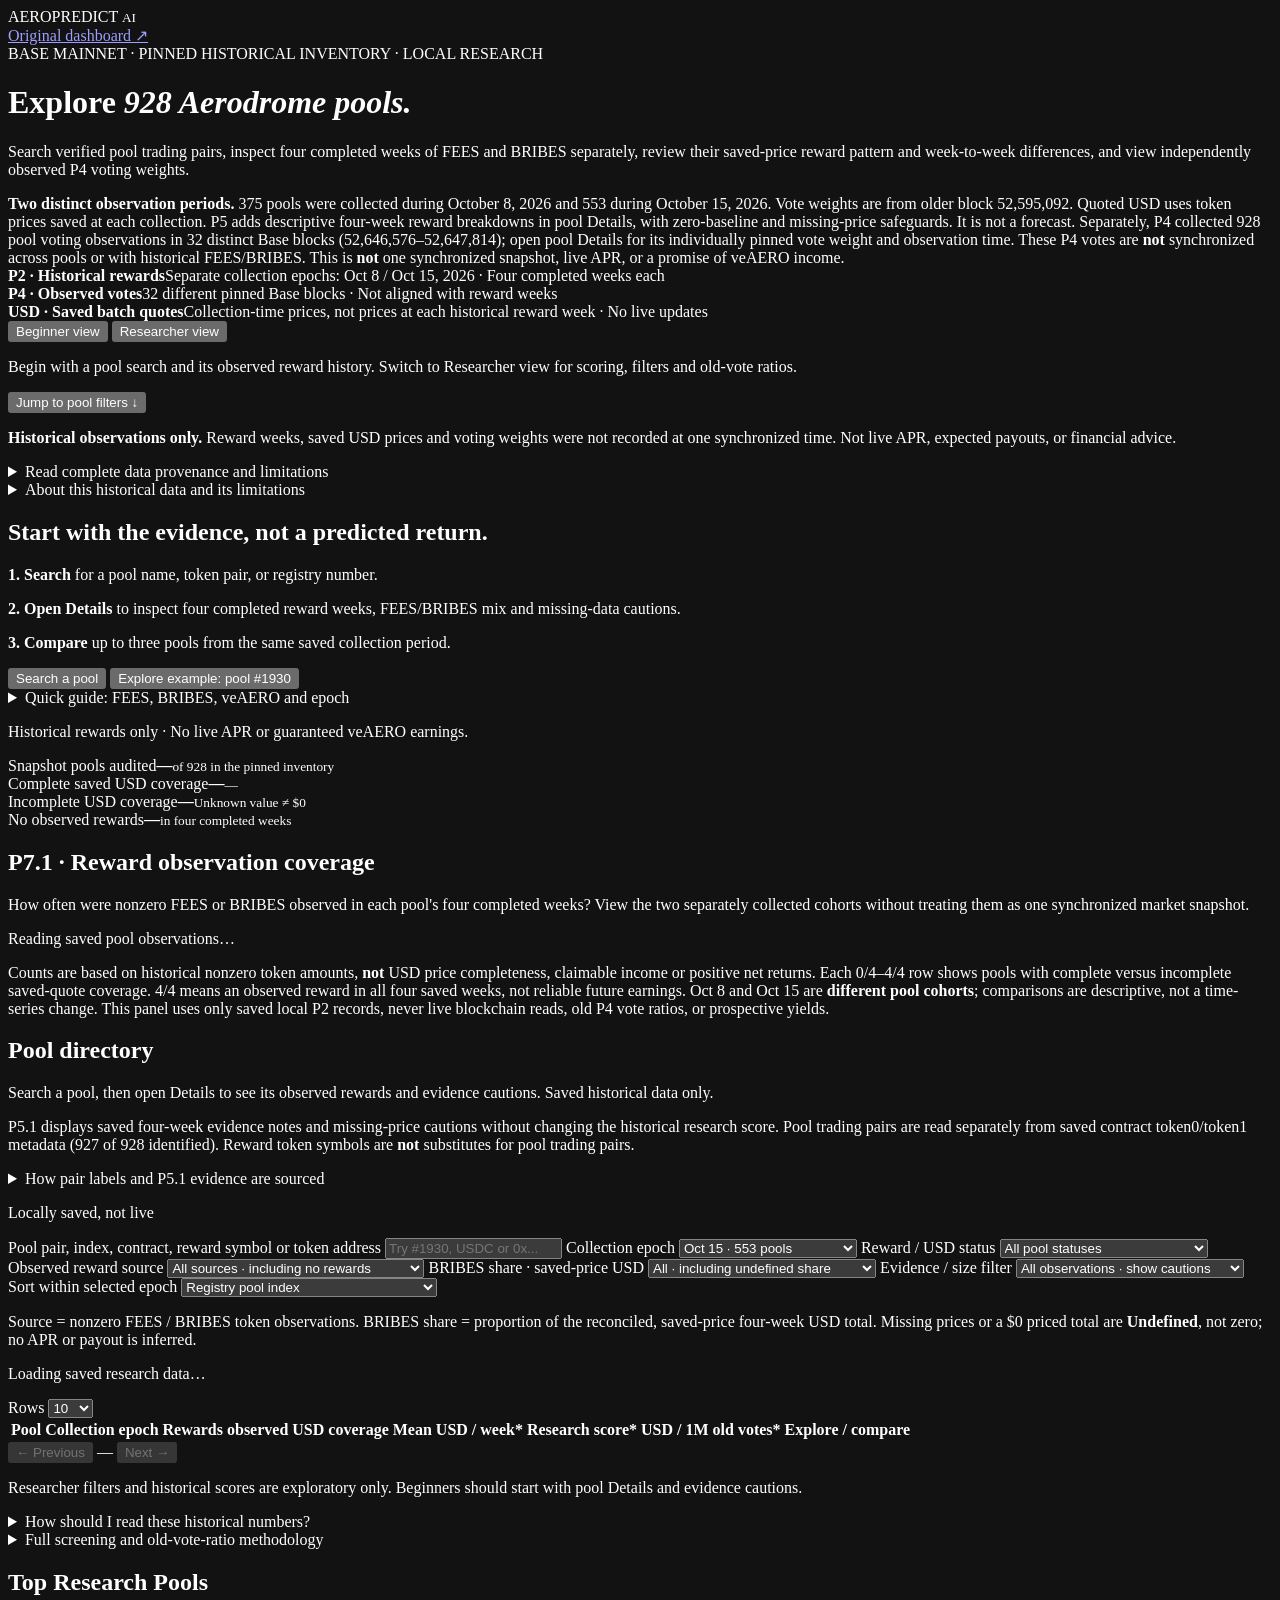
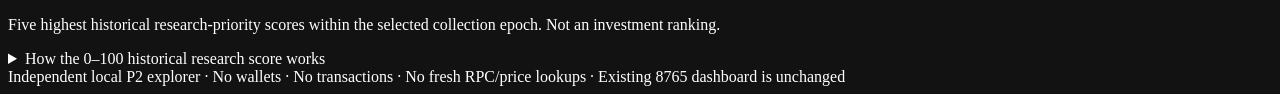
==== commit 4e6f03ec: "P7.2: explain observed sources vs undefined saved-price share above directory" ====
--- a/research/index.html
+++ b/research/index.html
@@ -174,6 +174,10 @@
         </select>
       </label>
     </div>
+    <p class="research-only p72-hint">Source = nonzero FEES / BRIBES token
+      observations. BRIBES share = proportion of the reconciled, saved-price
+      four-week USD total. Missing prices or a $0 priced total are
+      <strong>Undefined</strong>, not zero; no APR or payout is inferred.</p>
     <div class="toolbar">
       <p id="count" aria-live="polite">Loading saved research data…</p>
       <div class="pagesize"><label for="page-size">Rows</label>
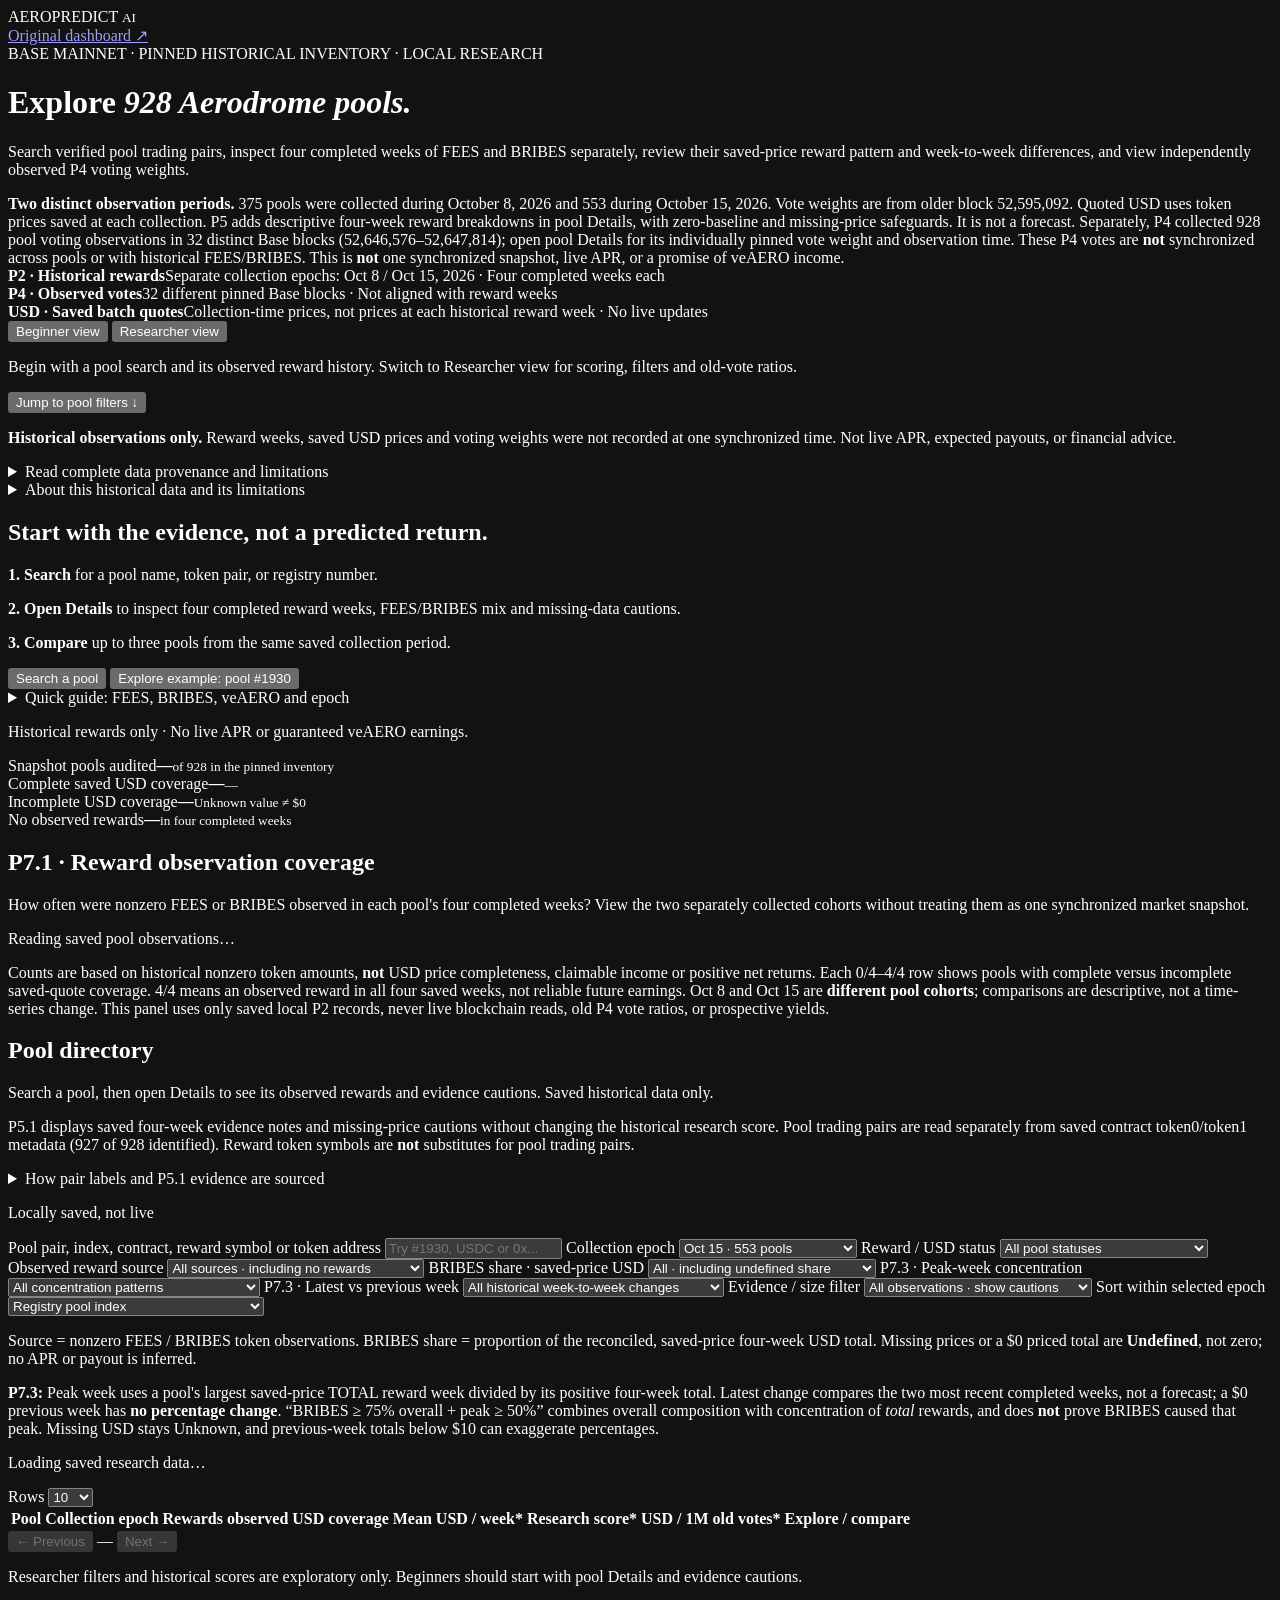
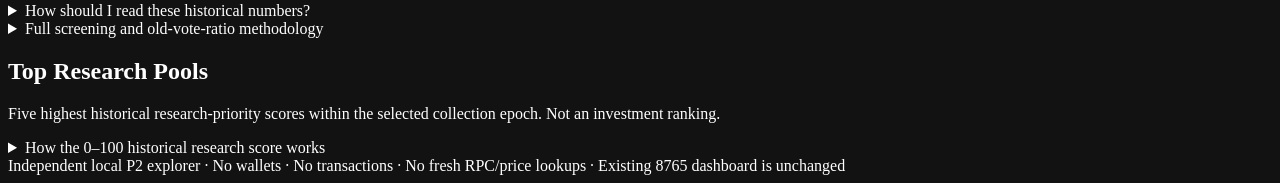
==== commit 888bc11f: "P7.3: add historical concentration and latest-week change screens with provenance warnings" ====
--- a/research/index.html
+++ b/research/index.html
@@ -157,6 +157,26 @@
           <option value="unknown">Undefined / incomplete priced total</option>
         </select>
       </label>
+      <label class="research-only">P7.3 · Peak-week concentration
+        <select id="concentration">
+          <option value="all">All concentration patterns</option>
+          <option value="peak50">Largest week ≥ 50% of four-week USD</option>
+          <option value="peak75">Largest week ≥ 75% of four-week USD</option>
+          <option value="bribes-peak">BRIBES ≥ 75% overall + peak ≥ 50%*</option>
+          <option value="unknown">Unknown / zero priced total</option>
+        </select>
+      </label>
+      <label class="research-only">P7.3 · Latest vs previous week
+        <select id="latest-move">
+          <option value="all">All historical week-to-week changes</option>
+          <option value="up">Total USD increased</option>
+          <option value="down">Total USD decreased</option>
+          <option value="same">Total USD unchanged</option>
+          <option value="new">New positive total after $0 · % undefined</option>
+          <option value="rise50">Rise ≥ 50% · previous week ≥ $10*</option>
+          <option value="unknown">Unavailable · incomplete saved prices</option>
+        </select>
+      </label>
       <label class="research-only">Evidence / size filter
         <select id="evidence">
           <option value="all">All observations · show cautions</option>
@@ -178,6 +198,14 @@
       observations. BRIBES share = proportion of the reconciled, saved-price
       four-week USD total. Missing prices or a $0 priced total are
       <strong>Undefined</strong>, not zero; no APR or payout is inferred.</p>
+    <p class="research-only p72-hint"><strong>P7.3:</strong> Peak week uses
+      a pool's largest saved-price TOTAL reward week divided by its positive
+      four-week total. Latest change compares the two most recent completed
+      weeks, not a forecast; a $0 previous week has <strong>no percentage
+      change</strong>. “BRIBES ≥ 75% overall + peak ≥ 50%” combines overall
+      composition with concentration of <em>total</em> rewards, and does
+      <strong>not</strong> prove BRIBES caused that peak. Missing USD stays
+      Unknown, and previous-week totals below $10 can exaggerate percentages.</p>
     <div class="toolbar">
       <p id="count" aria-live="polite">Loading saved research data…</p>
       <div class="pagesize"><label for="page-size">Rows</label>
@@ -212,6 +240,16 @@
     </details>
     <details class="researcher-methodology research-only">
       <summary>Full screening and old-vote-ratio methodology</summary>
+      <p class="footnote"><strong>P7.3 historical patterns:</strong> Only
+      complete saved-price four-week TOTAL USD records support concentration
+      and recent-week changes. The previous week must be positive before
+      dividing for a percentage; a zero baseline reports “new positive”
+      without an artificial infinite increase. The ≥50% rise shortcut also
+      requires at least $10 in the previous week (an illustrative screening
+      threshold, not a confidence measure). A BRIBES-dominant concentrated
+      total flags two separate retrospective facts, not weekly BRIBES
+      attribution. Individual weekly FEES / BRIBES evidence remains
+      available in Details; no earnings prediction follows.</p>
       <p class="footnote"><strong>P7.2 FEES / BRIBES:</strong> Reward-source filters use
       observed nonzero token allocations (not token count or fee profitability).
       BRIBES share is computed only from complete saved USD quotes for pools with
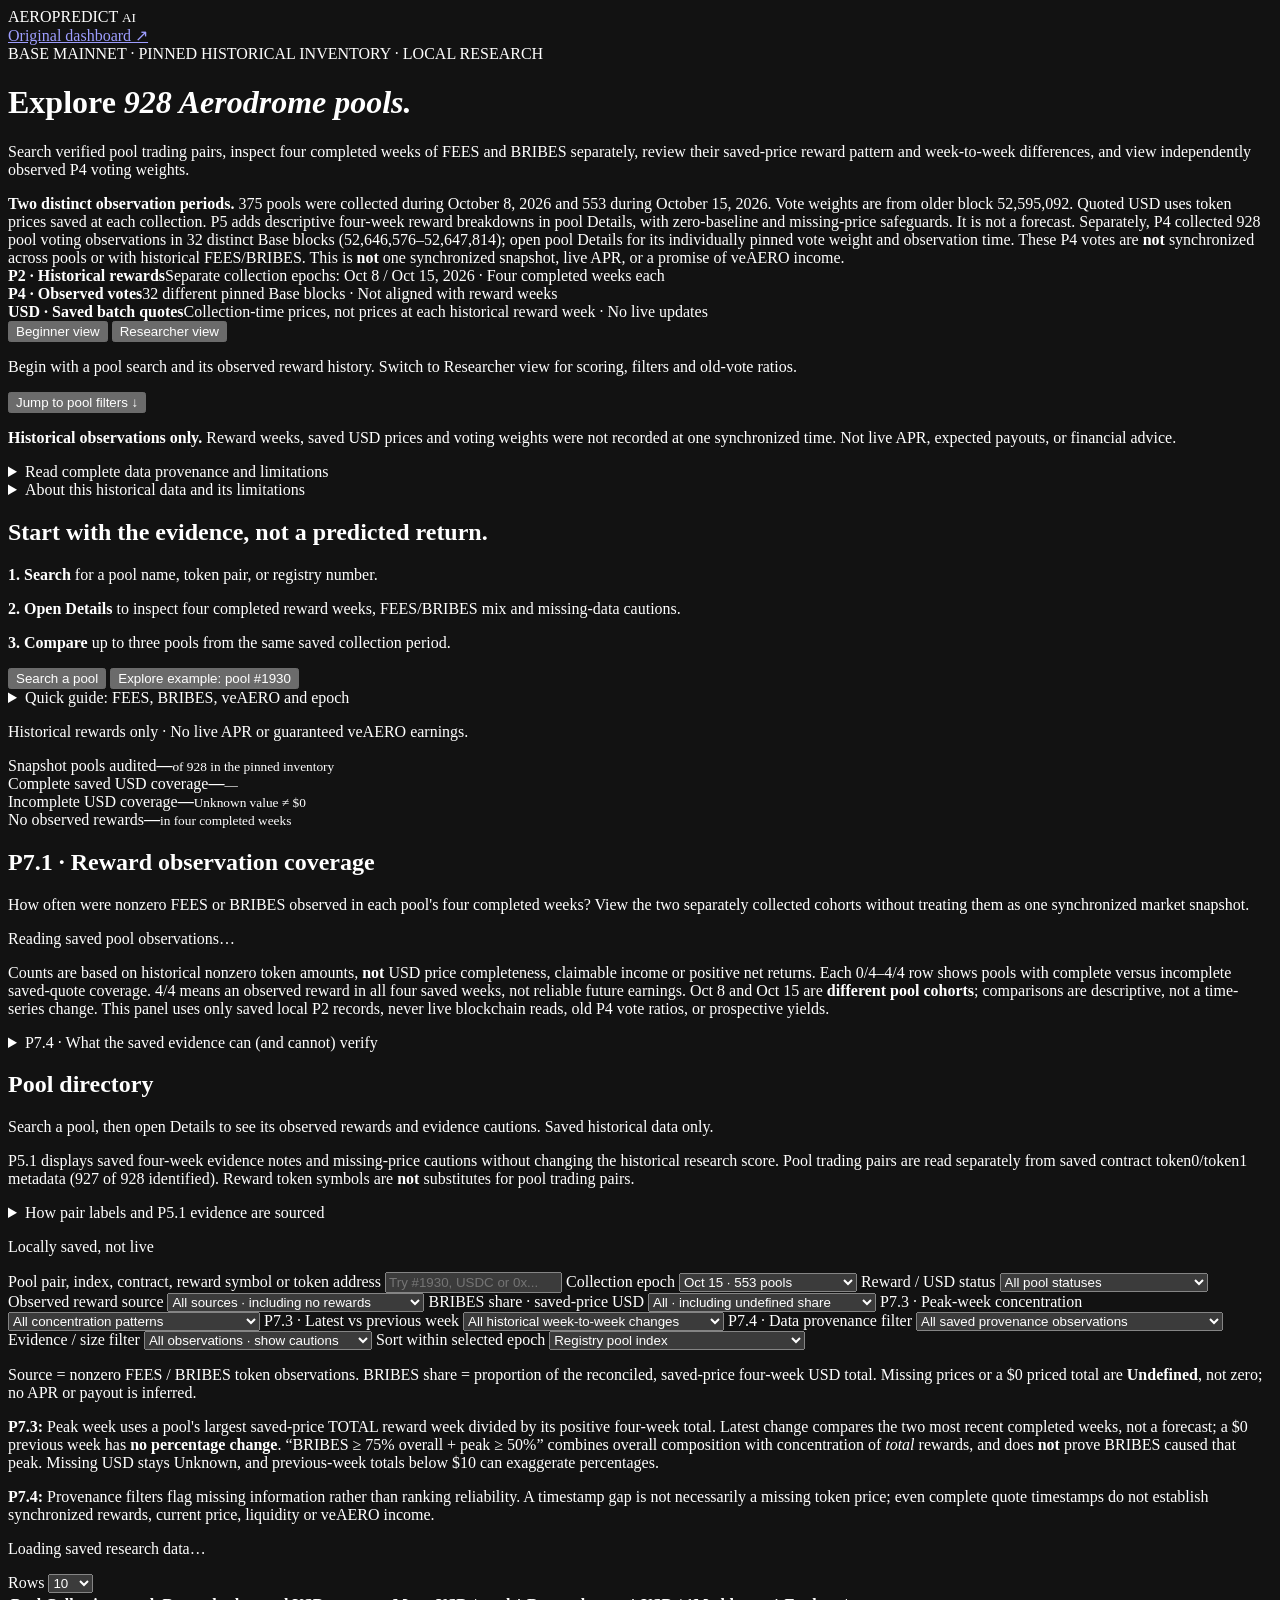
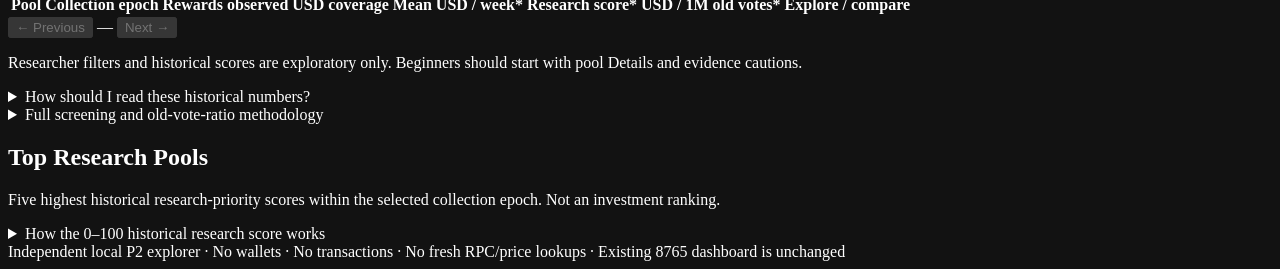
==== commit 6b97c6cb: "P7.4: document auditable provenance limitations and add non-numeric missing-data filters" ====
--- a/research/index.html
+++ b/research/index.html
@@ -114,6 +114,30 @@
     This panel uses only saved local P2 records, never live blockchain reads,
     old P4 vote ratios, or prospective yields.</p>
   </section>
+  <details class="panel research-only p74-overview" id="p74-overview">
+    <summary>P7.4 · What the saved evidence can (and cannot) verify</summary>
+    <p>These are independent data-quality observations, <strong>not</strong>
+    a confidence percentage, investment score or current market health check.</p>
+    <div class="p74-overview-grid">
+      <p><strong>USD prices:</strong> Complete means the saved reward USD
+      amounts were covered by collection-time quotes. Missing prices are
+      Unknown, not $0. Coverage does not establish token liquidity.</p>
+      <p><strong>Quote timestamps:</strong> Some reward-token quotes have
+      saved UTC timestamps; their presence and range can be inspected per
+      pool. A missing timestamp does not prove a missing price, and a
+      timestamp does not make the quote live.</p>
+      <p><strong>Four-week evidence:</strong> Positive FEES/BRIBES observations
+      cover four completed weeks only. Zero weeks are observations, not
+      predictions. Truncated registry markers remain visible.</p>
+      <p><strong>Independent P4 votes:</strong> The inventory's older
+      block and individually pinned P4 vote blocks/times are not synchronized
+      with weekly rewards or across all pools.</p>
+    </div>
+    <p class="mini">The source cohort is an epoch identifier, not the
+    exact collection timestamp. Open a pool's Details for its batch,
+    available quote times, separately observed vote block/time and
+    explicit missing-data indicators.</p>
+  </details>
   <section class="panel" id="pool-directory">
     <div class="section-head">
       <div><h2>Pool directory</h2><p class="beginner-directory-intro">Search a pool, then open Details to see its observed rewards and evidence cautions. Saved historical data only.</p><p class="directory-tech-note">P5.1 displays saved four-week evidence notes and missing-price cautions without changing the historical research score. Pool trading pairs are read separately from saved contract token0/token1 metadata (927 of 928 identified). Reward token symbols are <strong>not</strong> substitutes for pool trading pairs.</p><details class="researcher-mobile-directory researcher-only"><summary>How pair labels and P5.1 evidence are sourced</summary><p>P5.1 uses saved four-week evidence notes and incomplete-price cautions without modifying historical research scores. Pool pairs come from saved token0/token1 metadata (927 of 928 identified), not reward-token symbols.</p></details></div>
@@ -175,6 +199,15 @@
           <option value="new">New positive total after $0 · % undefined</option>
           <option value="rise50">Rise ≥ 50% · previous week ≥ $10*</option>
           <option value="unknown">Unavailable · incomplete saved prices</option>
+        </select>
+      </label>
+      <label class="research-only">P7.4 · Data provenance filter
+        <select id="provenance-filter">
+          <option value="all">All saved provenance observations</option>
+          <option value="usd-missing">Incomplete USD coverage</option>
+          <option value="quote-time-gap">Missing quote timestamp · positive reward token</option>
+          <option value="registry-truncated">Reward registry truncated</option>
+          <option value="timestamped">Complete USD + all positive-token quote times</option>
         </select>
       </label>
       <label class="research-only">Evidence / size filter
@@ -206,6 +239,11 @@
       composition with concentration of <em>total</em> rewards, and does
       <strong>not</strong> prove BRIBES caused that peak. Missing USD stays
       Unknown, and previous-week totals below $10 can exaggerate percentages.</p>
+    <p class="research-only p72-hint"><strong>P7.4:</strong> Provenance
+      filters flag missing information rather than ranking reliability.
+      A timestamp gap is not necessarily a missing token price; even
+      complete quote timestamps do not establish synchronized rewards,
+      current price, liquidity or veAERO income.</p>
     <div class="toolbar">
       <p id="count" aria-live="polite">Loading saved research data…</p>
       <div class="pagesize"><label for="page-size">Rows</label>
@@ -240,6 +278,15 @@
     </details>
     <details class="researcher-methodology research-only">
       <summary>Full screening and old-vote-ratio methodology</summary>
+      <p class="footnote"><strong>P7.4 provenance:</strong> Data-quality flags
+      show saved USD coverage, quote timestamp availability for
+      positive-reward tokens, any truncated-registry indicator, the
+      collection cohort and independent older vote observation context.
+      A complete-USD pool may still lack UTC quote timestamps. The
+      “Complete USD + all positive-token quote times” filter requires
+      positive observations, not simply a zero-reward pool. No confidence
+      score, probability, synchronized vote yield or freshness claim is
+      derived from these indicators.</p>
       <p class="footnote"><strong>P7.3 historical patterns:</strong> Only
       complete saved-price four-week TOTAL USD records support concentration
       and recent-week changes. The previous week must be positive before
